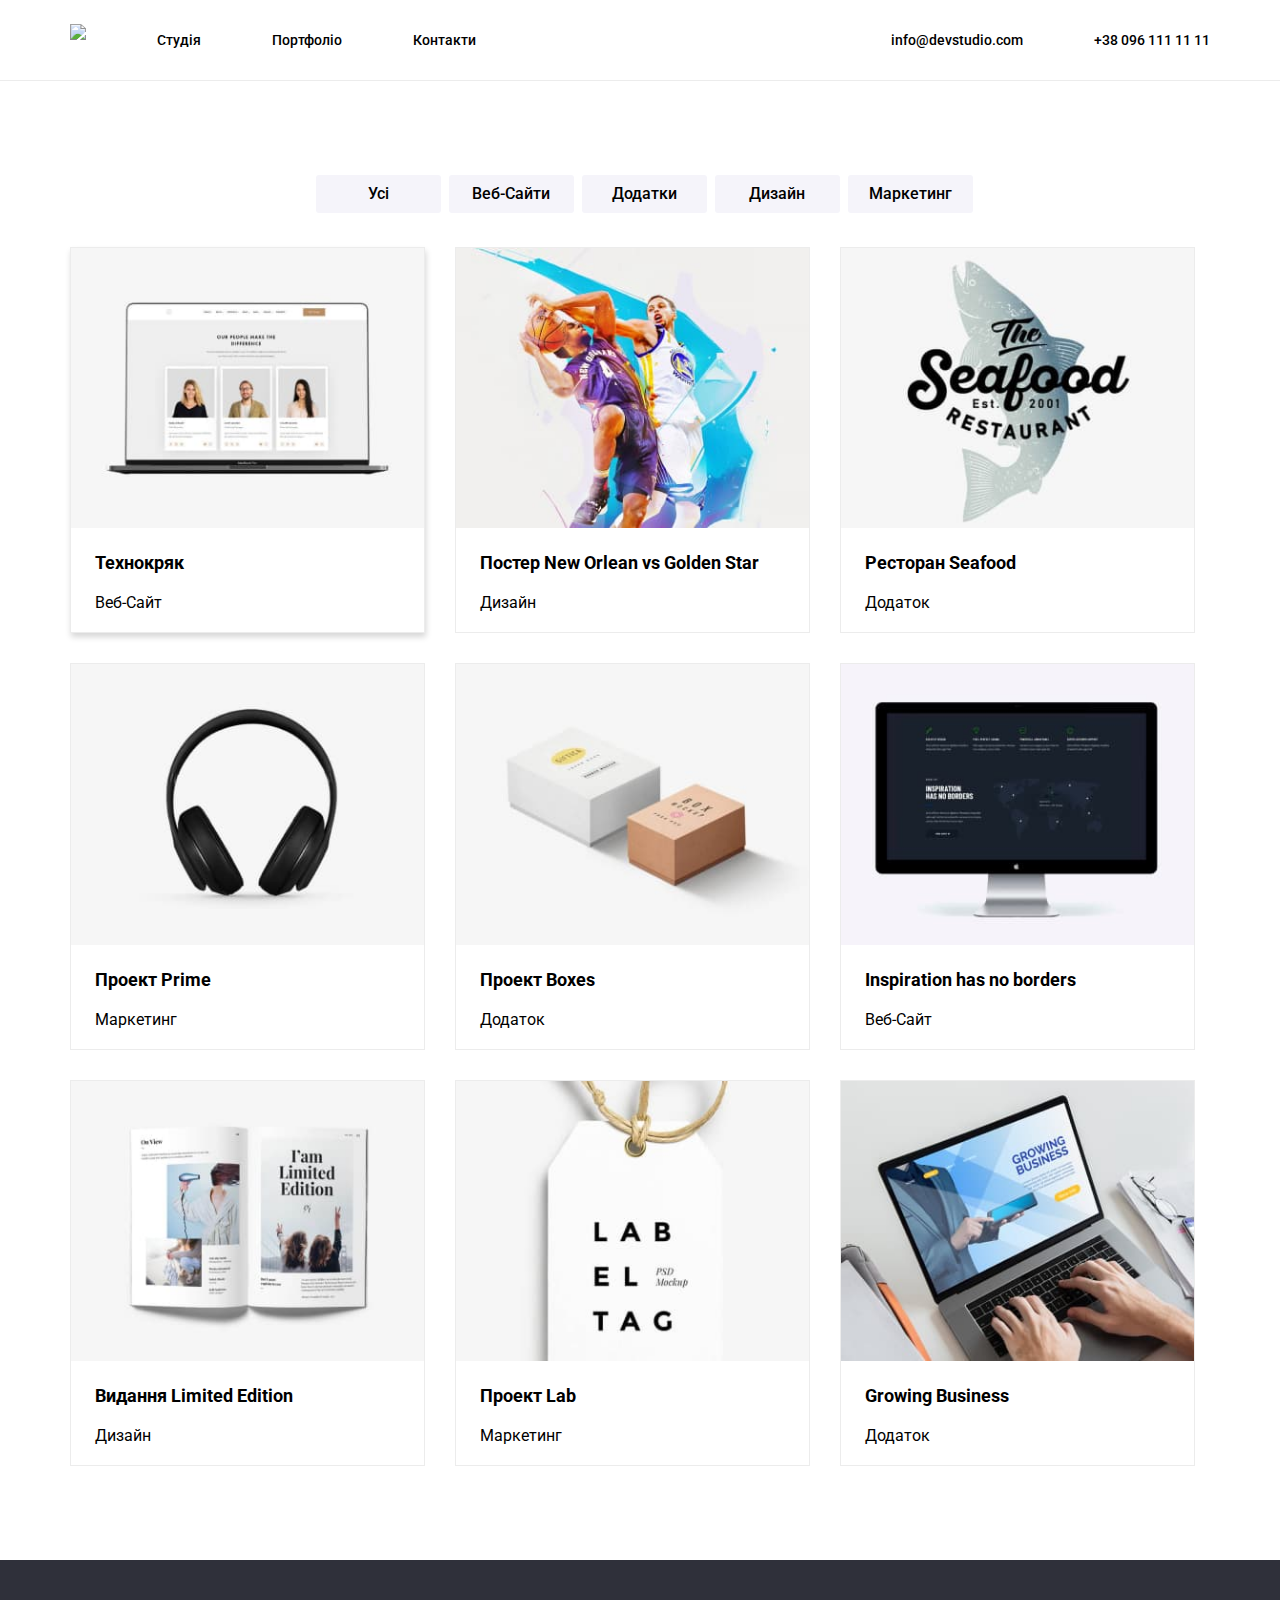
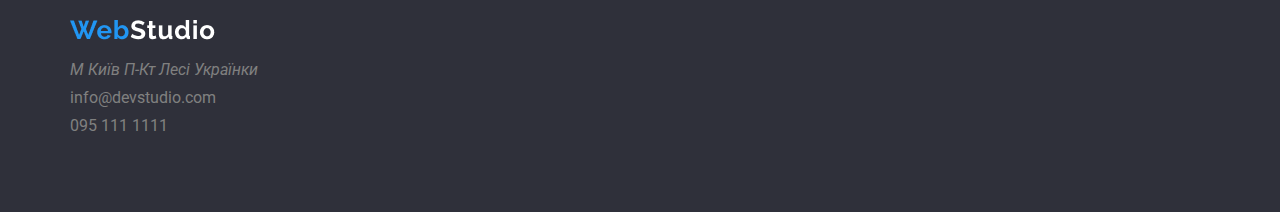
==== portfolio.html @ 390de891 "initial commit" ====
<!DOCTYPE html>
<html lang="en">

<head>
    <meta charset="UTF-8">
    <meta name="viewport" content="width=device-width, initial-scale=1.0">
    <title>Document</title>
    <link rel="stylesheet" href="main.css">
</head>

<body>
    <!DOCTYPE html>
    <html lang="en">

    <head>
        <meta charset="UTF-8">
        <meta name="viewport" content="width=device-width, initial-scale=1.0">
        <title>Document</title>
        <link rel="stylesheet" href="main.css">
        <link rel="preconnect" href="https://fonts.googleapis.com">
        <link rel="preconnect" href="https://fonts.gstatic.com" crossorigin>
        <link href="https://fonts.googleapis.com/css2?family=Roboto:wght@400;500;700&display=swap" rel="stylesheet">
    </head>

    <body>
        <header class="header">
            <div class="container">
                <img class="header-logo" src="WebStudio (1).png">
                <a href="index.html" class="header-link">Студія</a>
                <a href="#" class="header-link">Портфоліо</a>
                <a href="#" class="header-link">Контакти</a>
                <a href="mailto:info@devstudio.com" class="header-mail">info@devstudio.com</a>
                <a href="tel:+096 111 11 11" class="header-tel">+38 096 111 11 11</a>
            </div>
        </header>
        <section class="section-button">
            <div class="container">
                <button class="text-button" type="button">Усі</button>
                <button class="text-button" type="button">Веб-Сайти</button>
                <button class="text-button" type="button">Додатки</button>
                <button class="text-button" type="button">Дизайн</button>
                <button class="text-button" type="button">Маркетинг</button>
            </div>
        </section>
        <main class="main">
            <div class="container">
                <figure>
                    <img class="main-gallery" src="img1.jpg">
                    <figcaption class="figcaption">
                        <h1 class="main-title">Технокряк</h1>
                        <p class="main-text">Веб-Сайт</p>
                    </figcaption>
                </figure>
                <figure>
                    <img class="main-gallery" src="img2.jpg">
                    <figcaption class="figcaption">
                        <h1 class="main-title">Постер New Orlean vs Golden Star</h1>
                        <p class="main-text">Дизайн</p>
                    </figcaption>
                </figure>
                <figure>
                    <img class="main-gallery" src="img3.jpg">
                    <figcaption class="figcaption">
                        <h1 class="main-title">Ресторан Seafood</h1>
                        <p class="main-text">Додаток</p>
                    </figcaption>
                </figure>
                <figure>
                    <img class="main-gallery" src="img4.jpg">
                    <figcaption class="figcaption">
                        <h1 class="main-title">Проект Prime</h1>
                        <p class="main-text">Маркетинг</p>
                    </figcaption>
                </figure>
                <figure>
                    <img class="main-gallery" src="img5.jpg">
                    <figcaption class="figcaption">
                        <h1 class="main-title">Проект Boxes</h1>
                        <p class="main-text">Додаток</p>
                    </figcaption>
                </figure>
                <figure>
                    <img class="main-gallery" src="img6.jpg">
                    <figcaption class="figcaption">
                        <h1 class="main-title">Inspiration has no borders</h1>
                        <p class="main-text">Веб-Сайт</p>
                    </figcaption>
                </figure>
                <figure>
                    <img class="main-gallery" src="img7.jpg">
                    <figcaption class="figcaption">
                        <h1 class="main-title">Видання Limited Edition</h1>
                        <p class="main-text">Дизайн</p>
                    </figcaption>
                </figure>
                <figure>
                    <img class="main-gallery" src="img8.jpg">
                    <figcaption class="figcaption">
                        <h1 class="main-title">Проект Lab</h1>
                        <p class="main-text">Маркетинг</p>
                    </figcaption>
                </figure>
                <figure>
                    <img class="main-gallery" src="img9.jpg">
                    <figcaption class="figcaption">
                        <h1 class="main-title">Growing Business</h1>
                        <p class="main-text">Додаток</p>
                    </figcaption>
                </figure>

            </div>
        </main>
        <footer class="footer-details">
            <div class="container">
                <img class="footer-logo" src="WebStudio.png" alt="#">
                <address class="footer-adress">М Київ П-Кт Лесі Українки</address>
                <a class="footer-mail" href="mailto:info@devstudio.com">info@devstudio.com</a>
                <tel class="footer-tel">095 111 1111</tel>
            </div>
        </footer>
    </body>

    </html>
---- main.css ----
* {
    font-family: 'Roboto', sans-serif;
    margin: 0;
    padding: 0;
    box-sizing: border-box;
    }
    .container {
        width: 1170px;
        margin: 0 auto;
        padding: 0 15px;
    }
    .header {
        border-bottom: 1px solid #ECECEC;
        margin-bottom: 94px;
    }
    .header .container {
        display: flex;
        justify-content: space-between;
    }
    .header-logo {
        padding-top: 24px;
        padding-bottom: 32px;
    }
    .header-link {
        padding-top: 32px;
        color: black;
        text-decoration: none;
        font-size: 14px;
        font-weight: 500;
        padding-bottom: 32px;
    }
    .header-mail {
        padding-top: 32px;
        color: black;
        text-decoration: none;
        font-size: 14px;
        font-weight: 500;
        padding-left: 344px;
    }
    .header-tel {
        padding-top: 32px;
        color: black;
        text-decoration: none;
        font-size: 14px;
        font-weight: 500;
    }
    .header-link:hover {
        color: dodgerblue;
    }
    .header-mail:hover {
        color: dodgerblue;
    }
    .header-tel:hover {
        color: dodgerblue;
    }
    .main .container {
        display: flex;
        flex-direction: row;
        padding-right: 30px;
        flex-wrap: wrap;
        gap: 30px;
    }
    .main-gallery {
        width: 100%;
    }
    .figcaption {
        padding-left: 24px;
        padding-top: 20px;
        padding-bottom: 20px;
    }
    .figcaption h1 {
        padding-bottom: 20px;
    }
    .section-button {
        margin-bottom: 34px;
    }
    .section-button .container {
        display: flex;
        justify-content: center;
    }
    .text-button {
       width: 125px;
       line-height: 26px;
       height: 38px;
       background: #F5F4FA;
       margin-left: 8px;
       font-weight: 500;
       border: none;
       border-radius: 3px;
       font-size: 16px;
    }
    .text-button:hover {
        color: white;
        background-color: dodgerblue;
        cursor: pointer;
    }
    figure {
        background: #FFFFFF;
        border: #ECECEC 1px solid;
        flex-basis: calc((100% - 60px) /3 );
    }
    figure:first-child {
        box-shadow: 1px 4px 6px 0 #00000029;
    }
    .main-title {
        font-size: 18px;
        font-weight: 700;
    }
    .footer-details {
        background: #2F303A;
        height: 252px;
    }
    .footer-details .container {
    display: flex;
    flex-direction: column;
    justify-content: space-between;
    align-items: flex-start;
    }
    .footer-logo {
        padding-top: 60px;
        width: 145px;
    }
    address {
        padding-top: 20px;
        padding-bottom: 9px;
        color: gray;
    }
    .footer-tel {
        padding-top: 9px;
    color: gray;
    }
    .footer-mail {
        text-decoration: none;
        color: gray;
    }
    .main {
        margin-bottom: 94px;
    }
---- main.css ----
* {
    font-family: 'Roboto', sans-serif;
    margin: 0;
    padding: 0;
    box-sizing: border-box;
    }
    .container {
        width: 1170px;
        margin: 0 auto;
        padding: 0 15px;
    }
    .header {
        border-bottom: 1px solid #ECECEC;
        margin-bottom: 94px;
    }
    .header .container {
        display: flex;
        justify-content: space-between;
    }
    .header-logo {
        padding-top: 24px;
        padding-bottom: 32px;
    }
    .header-link {
        padding-top: 32px;
        color: black;
        text-decoration: none;
        font-size: 14px;
        font-weight: 500;
        padding-bottom: 32px;
    }
    .header-mail {
        padding-top: 32px;
        color: black;
        text-decoration: none;
        font-size: 14px;
        font-weight: 500;
        padding-left: 344px;
    }
    .header-tel {
        padding-top: 32px;
        color: black;
        text-decoration: none;
        font-size: 14px;
        font-weight: 500;
    }
    .header-link:hover {
        color: dodgerblue;
    }
    .header-mail:hover {
        color: dodgerblue;
    }
    .header-tel:hover {
        color: dodgerblue;
    }
    .main .container {
        display: flex;
        flex-direction: row;
        padding-right: 30px;
        flex-wrap: wrap;
        gap: 30px;
    }
    .main-gallery {
        width: 100%;
    }
    .figcaption {
        padding-left: 24px;
        padding-top: 20px;
        padding-bottom: 20px;
    }
    .figcaption h1 {
        padding-bottom: 20px;
    }
    .section-button {
        margin-bottom: 34px;
    }
    .section-button .container {
        display: flex;
        justify-content: center;
    }
    .text-button {
       width: 125px;
       line-height: 26px;
       height: 38px;
       background: #F5F4FA;
       margin-left: 8px;
       font-weight: 500;
       border: none;
       border-radius: 3px;
       font-size: 16px;
    }
    .text-button:hover {
        color: white;
        background-color: dodgerblue;
        cursor: pointer;
    }
    figure {
        background: #FFFFFF;
        border: #ECECEC 1px solid;
        flex-basis: calc((100% - 60px) /3 );
    }
    figure:first-child {
        box-shadow: 1px 4px 6px 0 #00000029;
    }
    .main-title {
        font-size: 18px;
        font-weight: 700;
    }
    .footer-details {
        background: #2F303A;
        height: 252px;
    }
    .footer-details .container {
    display: flex;
    flex-direction: column;
    justify-content: space-between;
    align-items: flex-start;
    }
    .footer-logo {
        padding-top: 60px;
        width: 145px;
    }
    address {
        padding-top: 20px;
        padding-bottom: 9px;
        color: gray;
    }
    .footer-tel {
        padding-top: 9px;
    color: gray;
    }
    .footer-mail {
        text-decoration: none;
        color: gray;
    }
    .main {
        margin-bottom: 94px;
    }
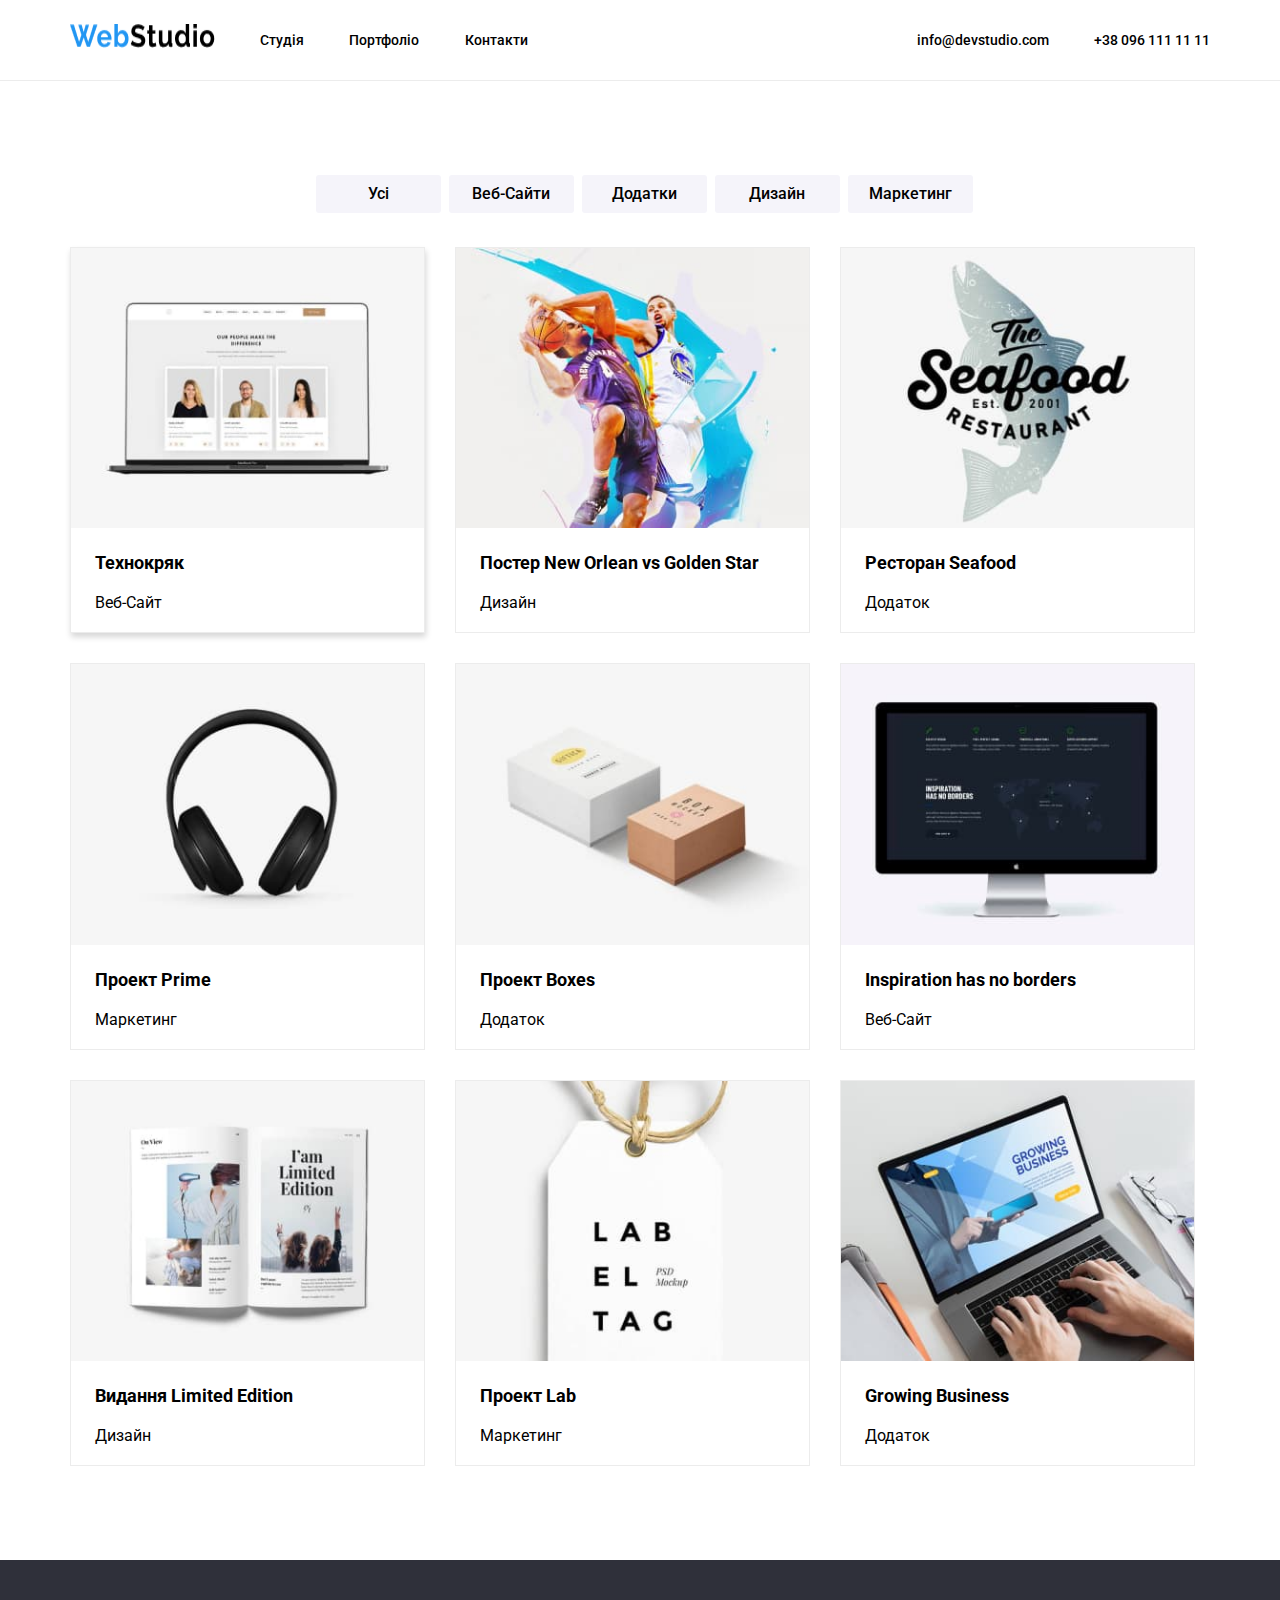
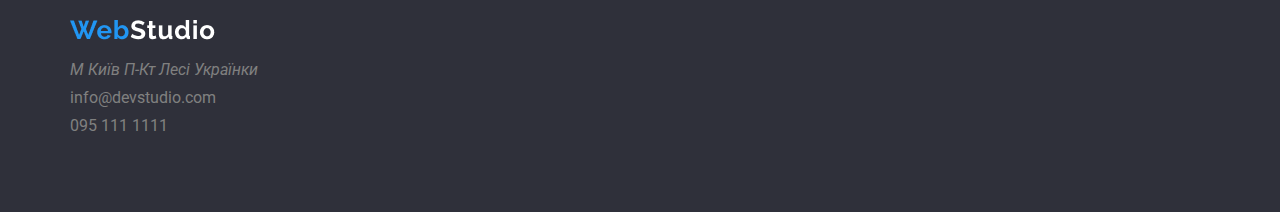
==== commit 74cbac16: "initial commit" ====
--- a/portfolio.html
+++ b/portfolio.html
@@ -5,7 +5,7 @@
     <meta charset="UTF-8">
     <meta name="viewport" content="width=device-width, initial-scale=1.0">
     <title>Document</title>
-    <link rel="stylesheet" href="main.css">
+    <link rel="stylesheet" href="/css17/main.css">
 </head>
 
 <body>
@@ -25,7 +25,7 @@
     <body>
         <header class="header">
             <div class="container">
-                <img class="header-logo" src="WebStudio (1).png">
+                <img class="header-logo" src="/17 Photo/WebStudio(1).png">
                 <a href="index.html" class="header-link">Студія</a>
                 <a href="#" class="header-link">Портфоліо</a>
                 <a href="#" class="header-link">Контакти</a>
@@ -45,63 +45,63 @@
         <main class="main">
             <div class="container">
                 <figure>
-                    <img class="main-gallery" src="img1.jpg">
+                    <img class="main-gallery" src="/17 Photo/img1.jpg">
                     <figcaption class="figcaption">
                         <h1 class="main-title">Технокряк</h1>
                         <p class="main-text">Веб-Сайт</p>
                     </figcaption>
                 </figure>
                 <figure>
-                    <img class="main-gallery" src="img2.jpg">
+                    <img class="main-gallery" src="/17 Photo/img2.jpg">
                     <figcaption class="figcaption">
                         <h1 class="main-title">Постер New Orlean vs Golden Star</h1>
                         <p class="main-text">Дизайн</p>
                     </figcaption>
                 </figure>
                 <figure>
-                    <img class="main-gallery" src="img3.jpg">
+                    <img class="main-gallery" src="/17 Photo/img3.jpg">
                     <figcaption class="figcaption">
                         <h1 class="main-title">Ресторан Seafood</h1>
                         <p class="main-text">Додаток</p>
                     </figcaption>
                 </figure>
                 <figure>
-                    <img class="main-gallery" src="img4.jpg">
+                    <img class="main-gallery" src="/17 Photo/img4.jpg">
                     <figcaption class="figcaption">
                         <h1 class="main-title">Проект Prime</h1>
                         <p class="main-text">Маркетинг</p>
                     </figcaption>
                 </figure>
                 <figure>
-                    <img class="main-gallery" src="img5.jpg">
+                    <img class="main-gallery" src="/17 Photo/img5.jpg">
                     <figcaption class="figcaption">
                         <h1 class="main-title">Проект Boxes</h1>
                         <p class="main-text">Додаток</p>
                     </figcaption>
                 </figure>
                 <figure>
-                    <img class="main-gallery" src="img6.jpg">
+                    <img class="main-gallery" src="/17 Photo/img6.jpg">
                     <figcaption class="figcaption">
                         <h1 class="main-title">Inspiration has no borders</h1>
                         <p class="main-text">Веб-Сайт</p>
                     </figcaption>
                 </figure>
                 <figure>
-                    <img class="main-gallery" src="img7.jpg">
+                    <img class="main-gallery" src="/17 Photo/img7.jpg">
                     <figcaption class="figcaption">
                         <h1 class="main-title">Видання Limited Edition</h1>
                         <p class="main-text">Дизайн</p>
                     </figcaption>
                 </figure>
                 <figure>
-                    <img class="main-gallery" src="img8.jpg">
+                    <img class="main-gallery" src="/17 Photo/img8.jpg">
                     <figcaption class="figcaption">
                         <h1 class="main-title">Проект Lab</h1>
                         <p class="main-text">Маркетинг</p>
                     </figcaption>
                 </figure>
                 <figure>
-                    <img class="main-gallery" src="img9.jpg">
+                    <img class="main-gallery" src="/17 Photo/img9.jpg">
                     <figcaption class="figcaption">
                         <h1 class="main-title">Growing Business</h1>
                         <p class="main-text">Додаток</p>
@@ -112,7 +112,7 @@
         </main>
         <footer class="footer-details">
             <div class="container">
-                <img class="footer-logo" src="WebStudio.png" alt="#">
+                <img class="footer-logo" src="/17 Photo/WebStudio.png" alt="#">
                 <address class="footer-adress">М Київ П-Кт Лесі Українки</address>
                 <a class="footer-mail" href="mailto:info@devstudio.com">info@devstudio.com</a>
                 <tel class="footer-tel">095 111 1111</tel>
--- a/css17/main.css
+++ b/css17/main.css
@@ -0,0 +1,144 @@
+* {
+    font-family: 'Roboto', sans-serif;
+    margin: 0;
+    padding: 0;
+    box-sizing: border-box;
+    }
+    .container {
+        width: 1170px;
+        margin: 0 auto;
+        padding: 0 15px;
+    }
+    .header {
+        border-bottom: 1px solid #ECECEC;
+        margin-bottom: 94px;
+    }
+    .header .container {
+        display: flex;
+        justify-content: space-between;
+    }
+    .header-logo {
+        padding-top: 24px;
+        padding-bottom: 32px;
+    }
+    .header-link {
+        padding-top: 32px;
+        color: black;
+        text-decoration: none;
+        font-size: 14px;
+        font-weight: 500;
+        padding-bottom: 32px;
+    }
+    .header-mail {
+        padding-top: 32px;
+        color: black;
+        text-decoration: none;
+        font-size: 14px;
+        font-weight: 500;
+        padding-left: 344px;
+    }
+    .header-tel {
+        padding-top: 32px;
+        color: black;
+        text-decoration: none;
+        font-size: 14px;
+        font-weight: 500;
+    }
+    .header-link:hover {
+        color: dodgerblue;
+    }
+    .header-mail:hover {
+        color: dodgerblue;
+    }
+    .header-tel:hover {
+        color: dodgerblue;
+    }
+    .main .container {
+        display: flex;
+        flex-direction: row;
+        padding-right: 30px;
+        flex-wrap: wrap;
+        gap: 30px;
+    }
+    .main-gallery {
+        width: 100%;
+    }
+    .figcaption {
+        padding-left: 24px;
+        padding-top: 20px;
+        padding-bottom: 20px;
+    }
+    .figcaption h1 {
+        padding-bottom: 20px;
+    }
+    .section-button {
+        margin-bottom: 34px;
+    }
+    .section-button .container {
+        display: flex;
+        justify-content: center;
+    }
+    .text-button {
+       width: 125px;
+       line-height: 26px;
+       height: 38px;
+       background: #F5F4FA;
+       margin-left: 8px;
+       border: none;
+       font-weight: 500;
+       border-radius: 3px;
+       font-size: 16px;
+    }
+    .text-button:hover {
+        color: white;
+        background-color: dodgerblue;
+        cursor: pointer;
+        box-shadow: 0 3px 5px 1px rgba(0, 0, 0, 0.25);
+    }
+    figure {
+        background: #FFFFFF;
+        border: #ECECEC 1px solid;
+        flex-basis: calc((100% - 60px) /3 );
+    }
+    figure:first-child {
+        box-shadow: 1px 4px 6px 0 #00000029;
+    }
+    figure:hover {
+        box-shadow: 1px 4px 6px 0 #00000029;
+        cursor: pointer;
+    }
+    .main-title {
+        font-size: 18px;
+        font-weight: 700;
+    }
+    .footer-details {
+        background: #2F303A;
+        height: 252px;
+    }
+    .footer-details .container {
+    display: flex;
+    flex-direction: column;
+    justify-content: space-between;
+    align-items: flex-start;
+    }
+    .footer-logo {
+        padding-top: 60px;
+        width: 145px;
+    }
+    address {
+        padding-top: 20px;
+        padding-bottom: 9px;
+        color: gray;
+    }
+    .footer-tel {
+        padding-top: 9px;
+    color: gray;
+    }
+    .footer-mail {
+        text-decoration: none;
+        color: gray;
+    }
+    .main {
+        margin-bottom: 94px;
+    }
+    